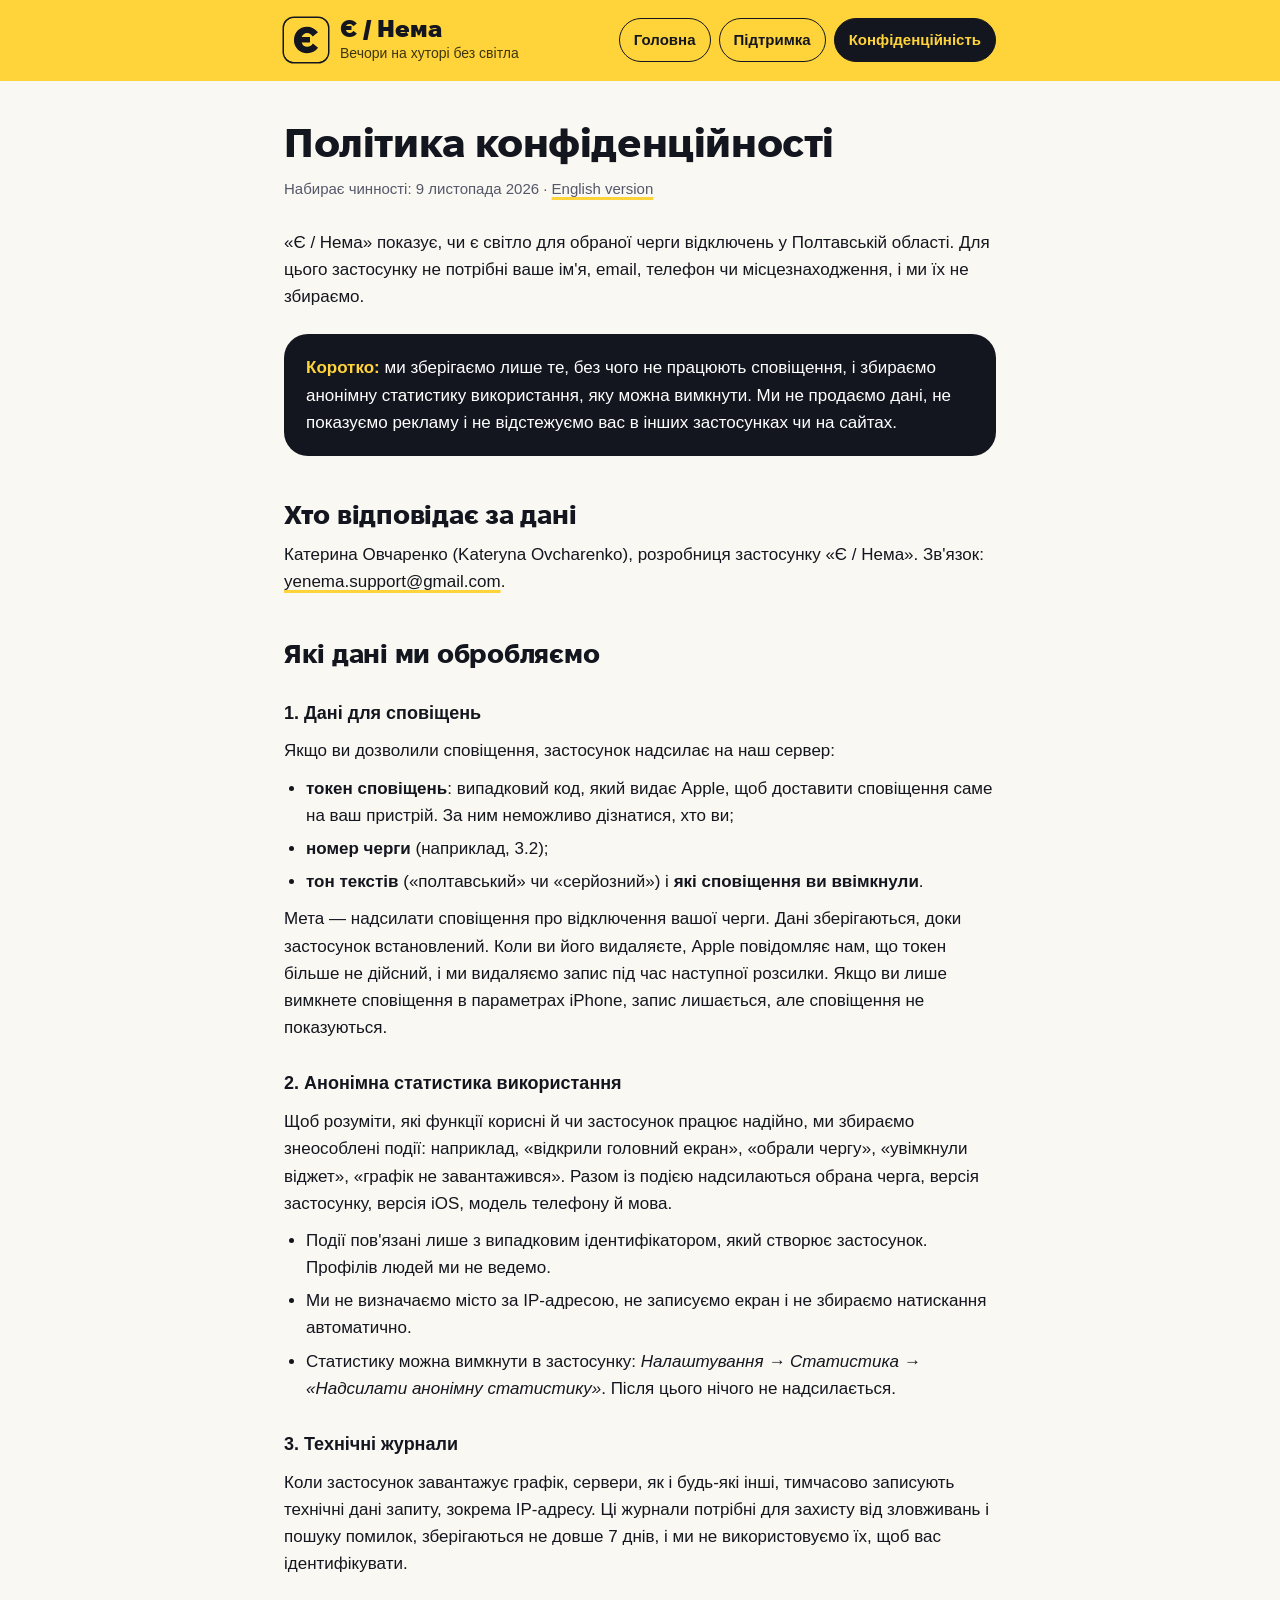
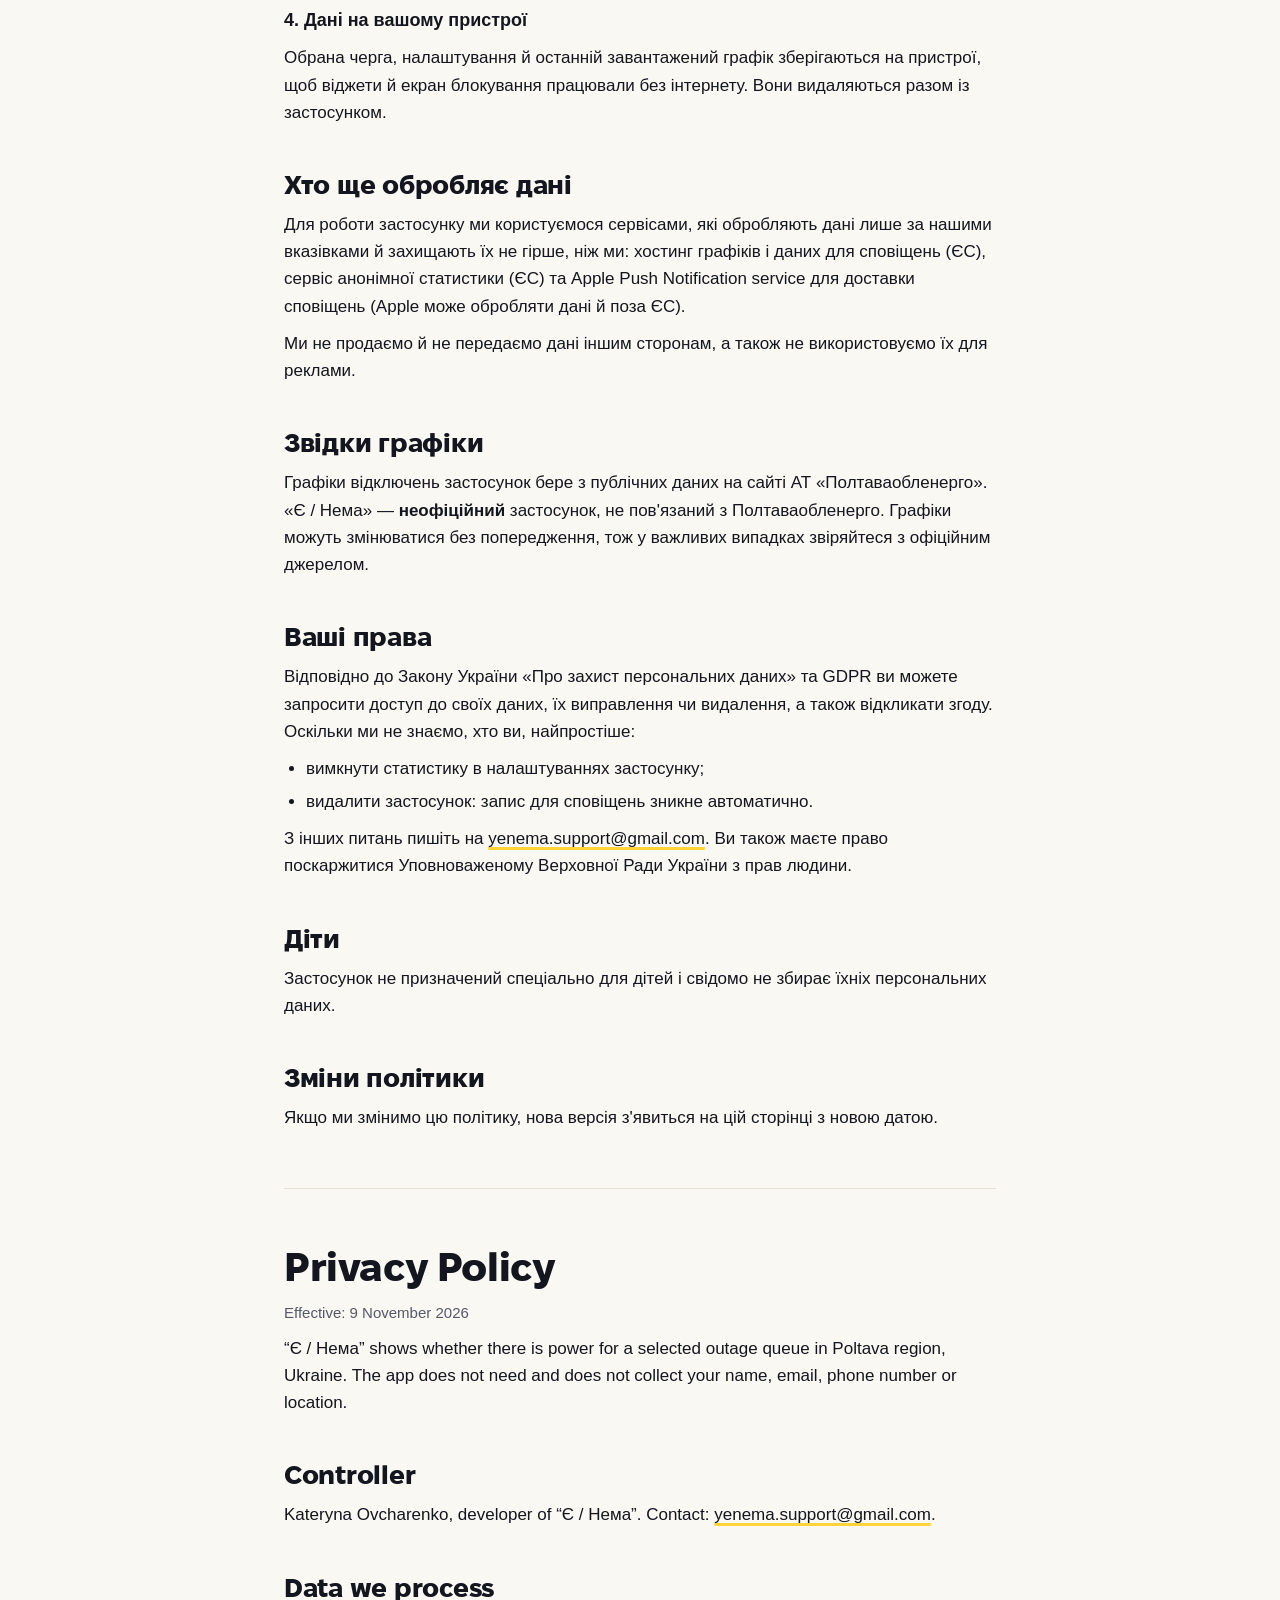
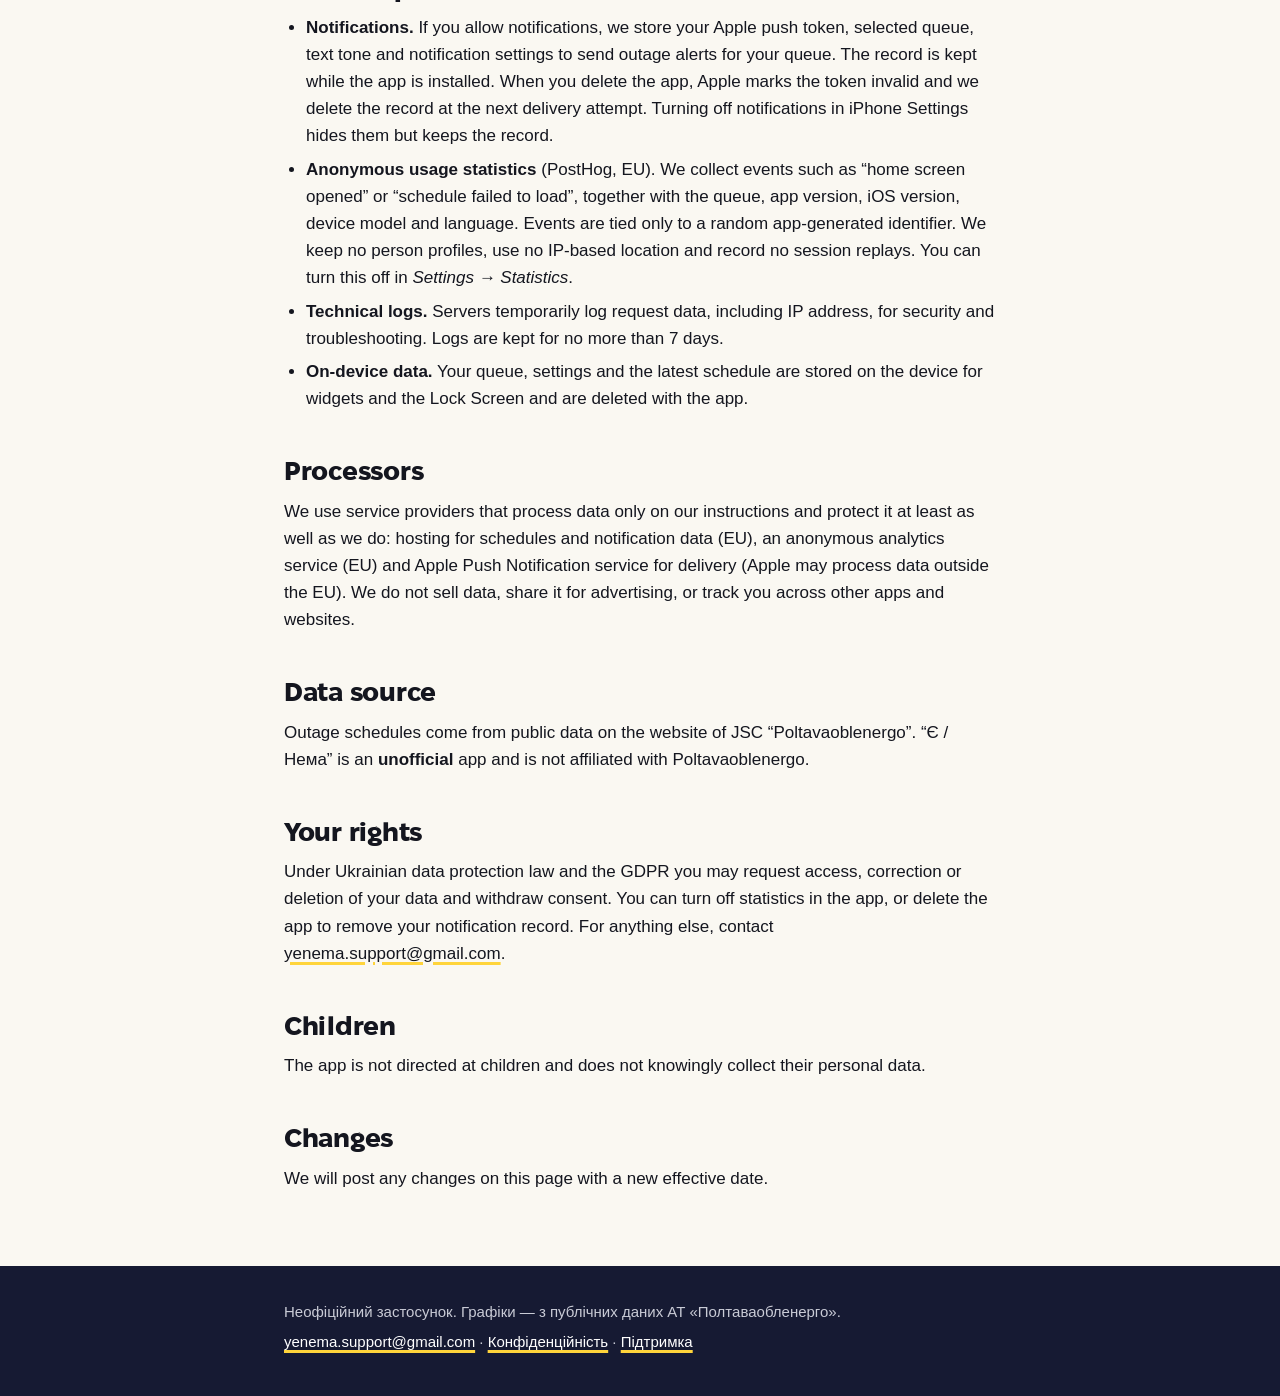
==== privacy/index.html @ 01de4a36 "Сайт «Є / Нема»: головна, підтримка, політика конфіденційності Co-Authored-By: Claude Opus 5.5 <nore" ====
<!doctype html>
<html lang="uk">
<head>
  <meta charset="utf-8">
  <meta name="viewport" content="width=device-width, initial-scale=1">
  <title>Політика конфіденційності — Є / Нема</title>
  <link rel="icon" href="../icon.svg">
  <link rel="stylesheet" href="../style.css">
</head>
<body>
<header class="top">
  <div class="wrap">
    <a class="logo" href="../"><img src="../icon.svg" alt="" width="44" height="44"><span><b>Є / Нема</b><small>Вечори на хуторі без світла</small></span></a>
    <nav><a href="../">Головна</a><a href="../support/">Підтримка</a><a href="../privacy/" aria-current="page">Конфіденційність</a></nav>
  </div>
</header>
<main>
  <header>
    <h1>Політика конфіденційності</h1>
    <p class="meta">Набирає чинності: 9 листопада 2026 · <a href="#en">English version</a></p>
  </header>

  <p>«Є / Нема» показує, чи є світло для обраної черги відключень у Полтавській області. Для цього застосунку не потрібні ваше ім'я, email, телефон чи місцезнаходження, і ми їх не збираємо.</p>

  <div class="note">
    <strong>Коротко:</strong> ми зберігаємо лише те, без чого не працюють сповіщення, і збираємо анонімну статистику використання, яку можна вимкнути. Ми не продаємо дані, не показуємо рекламу і не відстежуємо вас в інших застосунках чи на сайтах.
  </div>

  <h2>Хто відповідає за дані</h2>
  <p>Катерина Овчаренко (Kateryna Ovcharenko), розробниця застосунку «Є / Нема». Зв'язок: <a href="mailto:yenema.support@gmail.com">yenema.support@gmail.com</a>.</p>

  <h2>Які дані ми обробляємо</h2>

  <h3>1. Дані для сповіщень</h3>
  <p>Якщо ви дозволили сповіщення, застосунок надсилає на наш сервер:</p>
  <ul>
    <li><strong>токен сповіщень</strong>: випадковий код, який видає Apple, щоб доставити сповіщення саме на ваш пристрій. За ним неможливо дізнатися, хто ви;</li>
    <li><strong>номер черги</strong> (наприклад, 3.2);</li>
    <li><strong>тон текстів</strong> («полтавський» чи «серйозний») і <strong>які сповіщення ви ввімкнули</strong>.</li>
  </ul>
  <p>Мета — надсилати сповіщення про відключення вашої черги. Дані зберігаються, доки застосунок встановлений. Коли ви його видаляєте, Apple повідомляє нам, що токен більше не дійсний, і ми видаляємо запис під час наступної розсилки. Якщо ви лише вимкнете сповіщення в параметрах iPhone, запис лишається, але сповіщення не показуються.</p>

  <h3>2. Анонімна статистика використання</h3>
  <p>Щоб розуміти, які функції корисні й чи застосунок працює надійно, ми збираємо знеособлені події: наприклад, «відкрили головний екран», «обрали чергу», «увімкнули віджет», «графік не завантажився». Разом із подією надсилаються обрана черга, версія застосунку, версія iOS, модель телефону й мова.</p>
  <ul>
    <li>Події пов'язані лише з випадковим ідентифікатором, який створює застосунок. Профілів людей ми не ведемо.</li>
    <li>Ми не визначаємо місто за IP-адресою, не записуємо екран і не збираємо натискання автоматично.</li>
    <li>Статистику можна вимкнути в застосунку: <em>Налаштування → Статистика → «Надсилати анонімну статистику»</em>. Після цього нічого не надсилається.</li>
  </ul>

  <h3>3. Технічні журнали</h3>
  <p>Коли застосунок завантажує графік, сервери, як і будь-які інші, тимчасово записують технічні дані запиту, зокрема IP-адресу. Ці журнали потрібні для захисту від зловживань і пошуку помилок, зберігаються не довше 7 днів, і ми не використовуємо їх, щоб вас ідентифікувати.</p>

  <h3>4. Дані на вашому пристрої</h3>
  <p>Обрана черга, налаштування й останній завантажений графік зберігаються на пристрої, щоб віджети й екран блокування працювали без інтернету. Вони видаляються разом із застосунком.</p>

  <h2>Хто ще обробляє дані</h2>
  <p>Для роботи застосунку ми користуємося сервісами, які обробляють дані лише за нашими вказівками й захищають їх не гірше, ніж ми: хостинг графіків і даних для сповіщень (ЄС), сервіс анонімної статистики (ЄС) та Apple Push Notification service для доставки сповіщень (Apple може обробляти дані й поза ЄС).</p>
  <p>Ми не продаємо й не передаємо дані іншим сторонам, а також не використовуємо їх для реклами.</p>

  <h2>Звідки графіки</h2>
  <p>Графіки відключень застосунок бере з публічних даних на сайті АТ «Полтаваобленерго». «Є / Нема» — <strong>неофіційний</strong> застосунок, не пов'язаний з Полтаваобленерго. Графіки можуть змінюватися без попередження, тож у важливих випадках звіряйтеся з офіційним джерелом.</p>

  <h2>Ваші права</h2>
  <p>Відповідно до Закону України «Про захист персональних даних» та GDPR ви можете запросити доступ до своїх даних, їх виправлення чи видалення, а також відкликати згоду. Оскільки ми не знаємо, хто ви, найпростіше:</p>
  <ul>
    <li>вимкнути статистику в налаштуваннях застосунку;</li>
    <li>видалити застосунок: запис для сповіщень зникне автоматично.</li>
  </ul>
  <p>З інших питань пишіть на <a href="mailto:yenema.support@gmail.com">yenema.support@gmail.com</a>. Ви також маєте право поскаржитися Уповноваженому Верховної Ради України з прав людини.</p>

  <h2>Діти</h2>
  <p>Застосунок не призначений спеціально для дітей і свідомо не збирає їхніх персональних даних.</p>

  <h2>Зміни політики</h2>
  <p>Якщо ми змінимо цю політику, нова версія з'явиться на цій сторінці з новою датою.</p>

  <hr>

  <section id="en" lang="en">
    <h1>Privacy Policy</h1>
    <p class="meta">Effective: 9 November 2026</p>

    <p>“Є / Нема” shows whether there is power for a selected outage queue in Poltava region, Ukraine. The app does not need and does not collect your name, email, phone number or location.</p>

    <h2>Controller</h2>
    <p>Kateryna Ovcharenko, developer of “Є / Нема”. Contact: <a href="mailto:yenema.support@gmail.com">yenema.support@gmail.com</a>.</p>

    <h2>Data we process</h2>
    <ul>
      <li><strong>Notifications.</strong> If you allow notifications, we store your Apple push token, selected queue, text tone and notification settings to send outage alerts for your queue. The record is kept while the app is installed. When you delete the app, Apple marks the token invalid and we delete the record at the next delivery attempt. Turning off notifications in iPhone Settings hides them but keeps the record.</li>
      <li><strong>Anonymous usage statistics</strong> (PostHog, EU). We collect events such as “home screen opened” or “schedule failed to load”, together with the queue, app version, iOS version, device model and language. Events are tied only to a random app-generated identifier. We keep no person profiles, use no IP-based location and record no session replays. You can turn this off in <em>Settings → Statistics</em>.</li>
      <li><strong>Technical logs.</strong> Servers temporarily log request data, including IP address, for security and troubleshooting. Logs are kept for no more than 7 days.</li>
      <li><strong>On-device data.</strong> Your queue, settings and the latest schedule are stored on the device for widgets and the Lock Screen and are deleted with the app.</li>
    </ul>

    <h2>Processors</h2>
    <p>We use service providers that process data only on our instructions and protect it at least as well as we do: hosting for schedules and notification data (EU), an anonymous analytics service (EU) and Apple Push Notification service for delivery (Apple may process data outside the EU). We do not sell data, share it for advertising, or track you across other apps and websites.</p>

    <h2>Data source</h2>
    <p>Outage schedules come from public data on the website of JSC “Poltavaoblenergo”. “Є / Нема” is an <strong>unofficial</strong> app and is not affiliated with Poltavaoblenergo.</p>

    <h2>Your rights</h2>
    <p>Under Ukrainian data protection law and the GDPR you may request access, correction or deletion of your data and withdraw consent. You can turn off statistics in the app, or delete the app to remove your notification record. For anything else, contact <a href="mailto:yenema.support@gmail.com">yenema.support@gmail.com</a>.</p>

    <h2>Children</h2>
    <p>The app is not directed at children and does not knowingly collect their personal data.</p>

    <h2>Changes</h2>
    <p>We will post any changes on this page with a new effective date.</p>
  </section>
</main>
<footer class="site">
  <div class="wrap">
    <p>Неофіційний застосунок. Графіки — з публічних даних АТ «Полтаваобленерго».</p>
    <p><a href="mailto:yenema.support@gmail.com">yenema.support@gmail.com</a> · <a href="../privacy/">Конфіденційність</a> · <a href="../support/">Підтримка</a></p>
  </div>
</footer>
</body>
</html>
---- style.css ----
/* «Є / Нема» — кольори й шрифти бренду (.claude/skills/brand/references/visual.md) */
@font-face { font-family: "Fixel Display"; font-weight: 900; font-display: swap; src: url("fonts/FixelDisplay-Black.ttf") format("truetype"); }
@font-face { font-family: "Fixel Display"; font-weight: 800; font-display: swap; src: url("fonts/FixelDisplay-ExtraBold.ttf") format("truetype"); }

:root {
  --yellow: #FFD43B;
  --ink: #14161F;
  --night: #161A33;
  --paper: #FAF8F2;
  --muted: #55586A;
  --muted-on-yellow: #3D3510;
  --muted-on-dark: #C9CBD6;
  --line: #E4E0D4;

  --bg: var(--paper);
  --text: var(--ink);
  --text-muted: var(--muted);
  --card-bg: var(--ink);
  --card-text: #FFFFFF;
  --card-label: var(--yellow);
}
@media (prefers-color-scheme: dark) {
  :root {
    --bg: var(--night);
    --text: #FFFFFF;
    --text-muted: var(--muted-on-dark);
    --line: rgba(255,255,255,.14);
    --card-bg: var(--yellow);
    --card-text: var(--ink);
    --card-label: var(--ink);
  }
}

* { box-sizing: border-box; }
html { -webkit-text-size-adjust: 100%; }
body {
  margin: 0;
  background: var(--bg);
  color: var(--text);
  font: 17px/1.6 -apple-system, BlinkMacSystemFont, "SF Pro Text", "Segoe UI", Roboto, sans-serif;
}
.wrap, main { max-width: 760px; margin: 0 auto; padding-left: 24px; padding-right: 24px; }

/* Шапка: жовта, як стан «Є» */
.top { background: var(--yellow); color: var(--ink); }
.top .wrap { display: flex; flex-wrap: wrap; align-items: center; justify-content: space-between; gap: 12px 24px; padding-top: 16px; padding-bottom: 16px; }
.logo { display: flex; align-items: center; gap: 12px; color: var(--ink); text-decoration: none; }
.logo img { border-radius: 10px; box-shadow: 0 0 0 1.5px var(--ink); }
.logo b { display: block; font: 900 24px/1.1 "Fixel Display", sans-serif; }
.logo small { display: block; font-size: 14px; color: var(--muted-on-yellow); }
.top nav { display: flex; flex-wrap: wrap; gap: 8px; }
.top nav a {
  color: var(--ink); text-decoration: none; font-size: 15px; font-weight: 600;
  padding: 8px 14px; min-height: 44px; display: inline-flex; align-items: center;
  border: 1.5px solid var(--ink); border-radius: 999px;
}
.top nav a[aria-current="page"] { background: var(--ink); color: var(--yellow); }

main { padding-top: 40px; padding-bottom: 64px; }
main > header { margin-bottom: 28px; }
h1, h2 { font-family: "Fixel Display", -apple-system, sans-serif; font-weight: 800; letter-spacing: -.01em; }
h1 { font-size: 40px; line-height: 1.1; margin: 0 0 12px; }
h2 { font-size: 26px; line-height: 1.2; margin: 44px 0 10px; }
h3 { font-size: 18px; font-weight: 700; margin: 28px 0 6px; }
p, ul { margin: 10px 0; }
ul { padding-left: 22px; }
li { margin: 6px 0; }
a { color: inherit; text-decoration: underline; text-decoration-color: var(--yellow); text-decoration-thickness: 3px; text-underline-offset: 3px; }
a:hover { text-decoration-color: currentColor; }
.meta { color: var(--text-muted); font-size: 15px; font-variant-numeric: tabular-nums; }

/* «Коротко»: темна картка, як на екрані «Є» */
.note {
  background: var(--card-bg); color: var(--card-text);
  border-radius: 24px; padding: 20px 22px; margin: 24px 0;
}
.note strong { color: var(--card-label); }

.hero p { font-size: 20px; color: var(--text-muted); }
table { width: 100%; border-collapse: collapse; margin: 12px 0; font-size: 15px; }
th, td { text-align: left; vertical-align: top; padding: 8px 10px; border-bottom: 1px solid var(--line); }
.table-wrap { overflow-x: auto; }
hr { border: 0; border-top: 1px solid var(--line); margin: 56px 0; }

/* Підвал: нічний, як стан «Нема» */
.site { background: var(--night); color: #FFFFFF; }
@media (prefers-color-scheme: dark) { .site { background: #0F1124; } }
.site .wrap { padding-top: 28px; padding-bottom: 36px; font-size: 15px; }
.site p { margin: 6px 0; color: var(--muted-on-dark); }
.site a { color: #FFFFFF; }
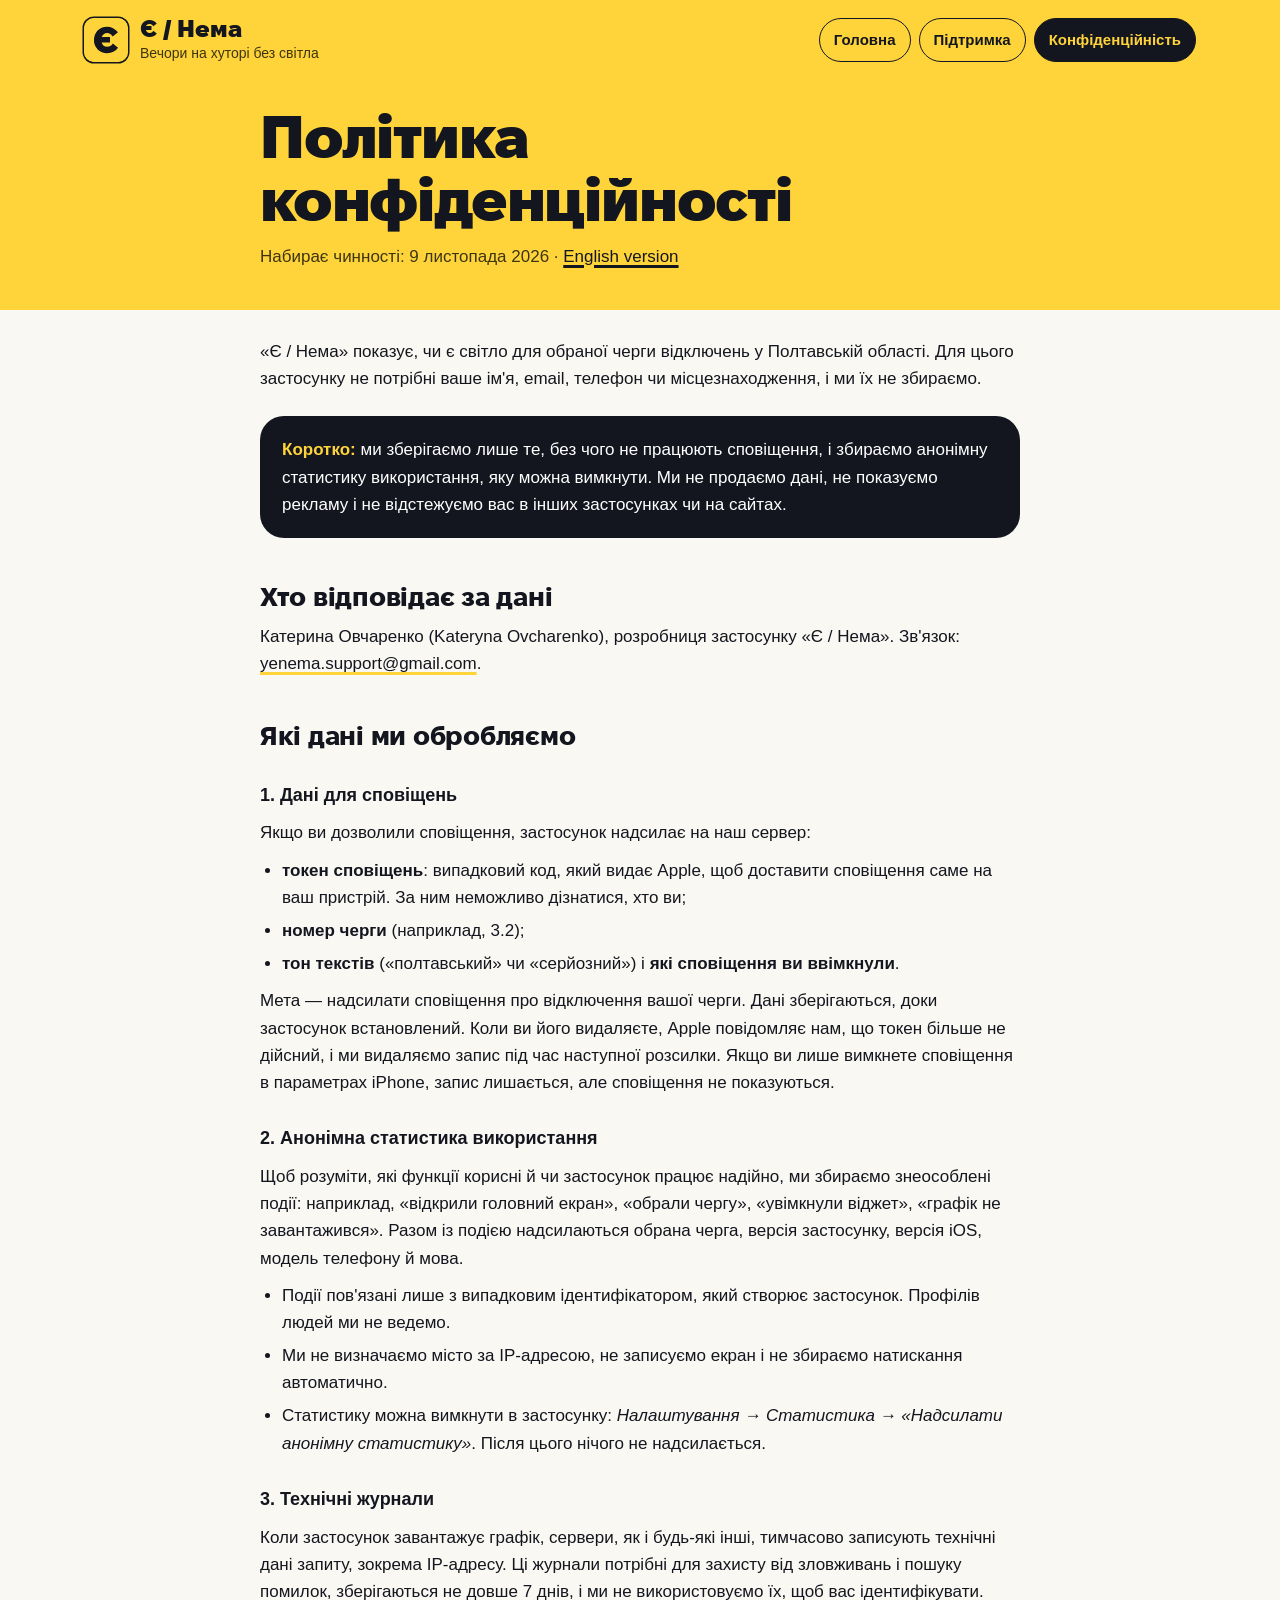
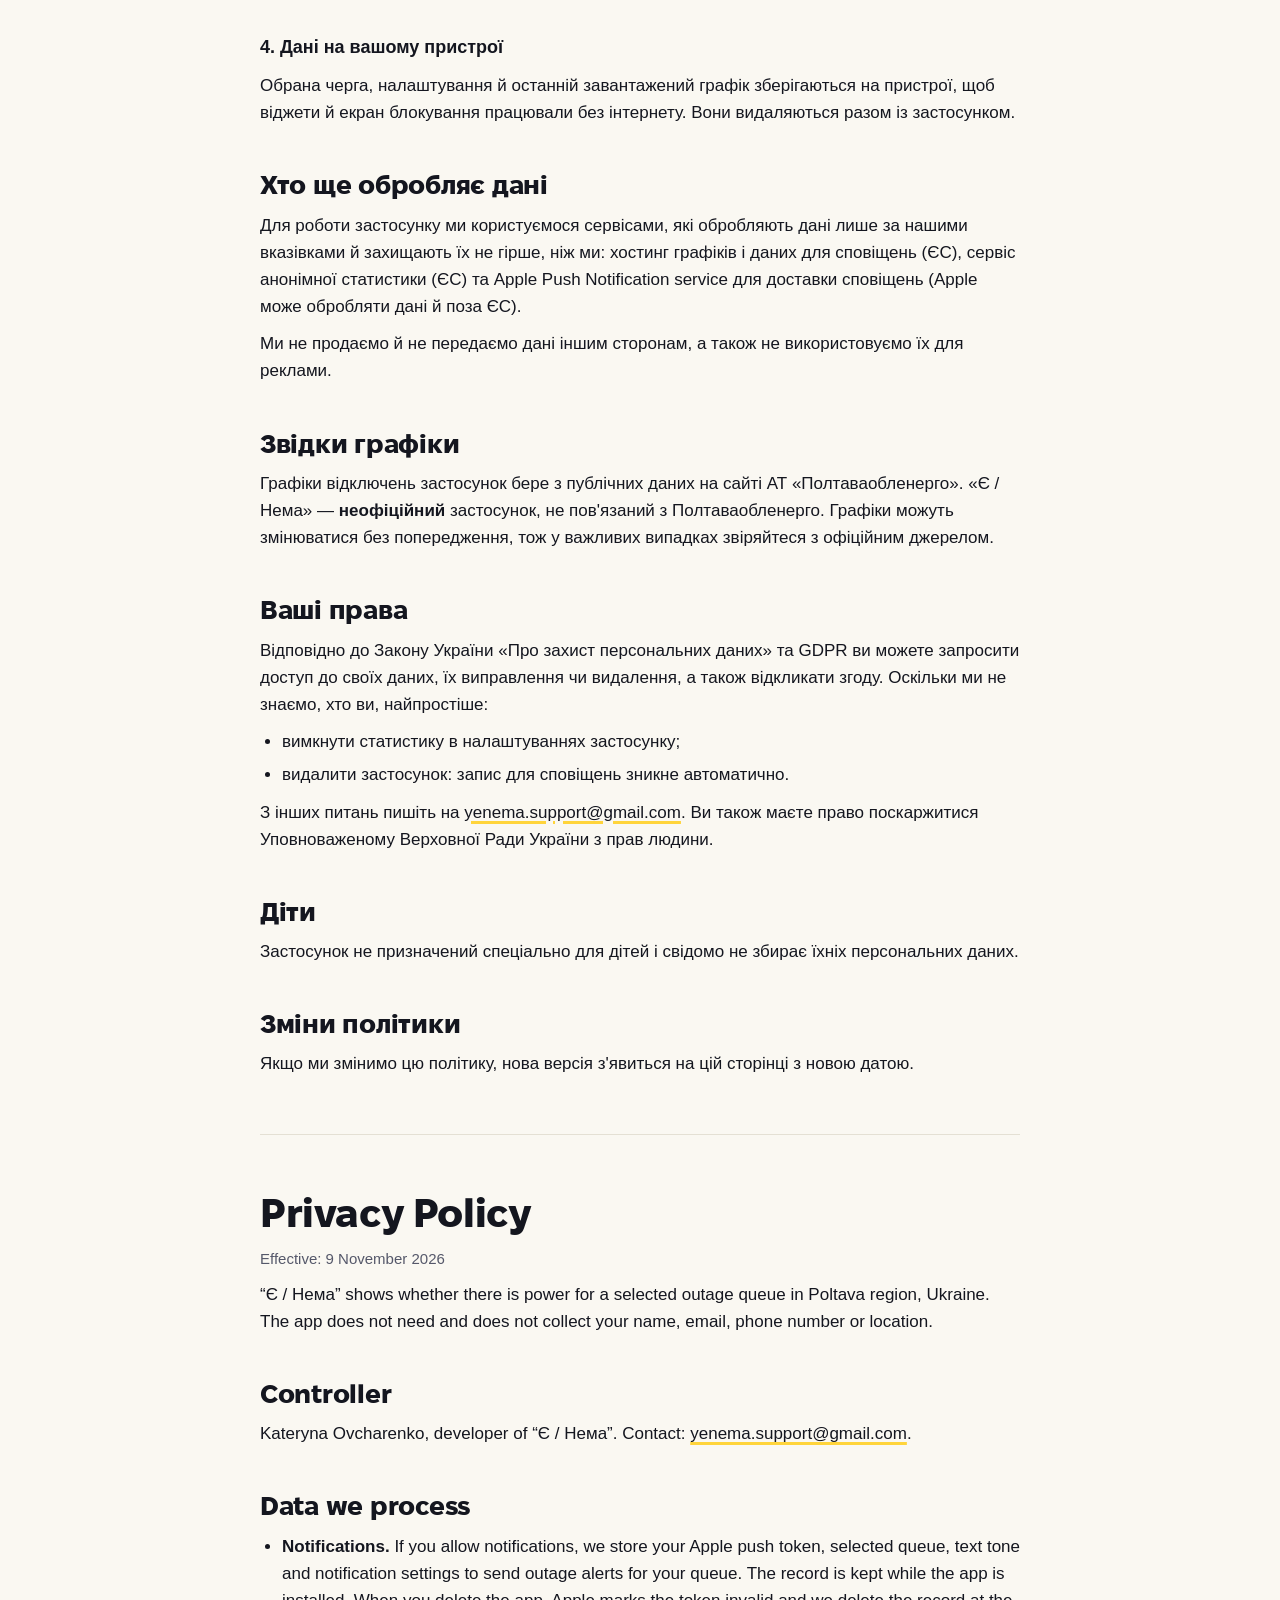
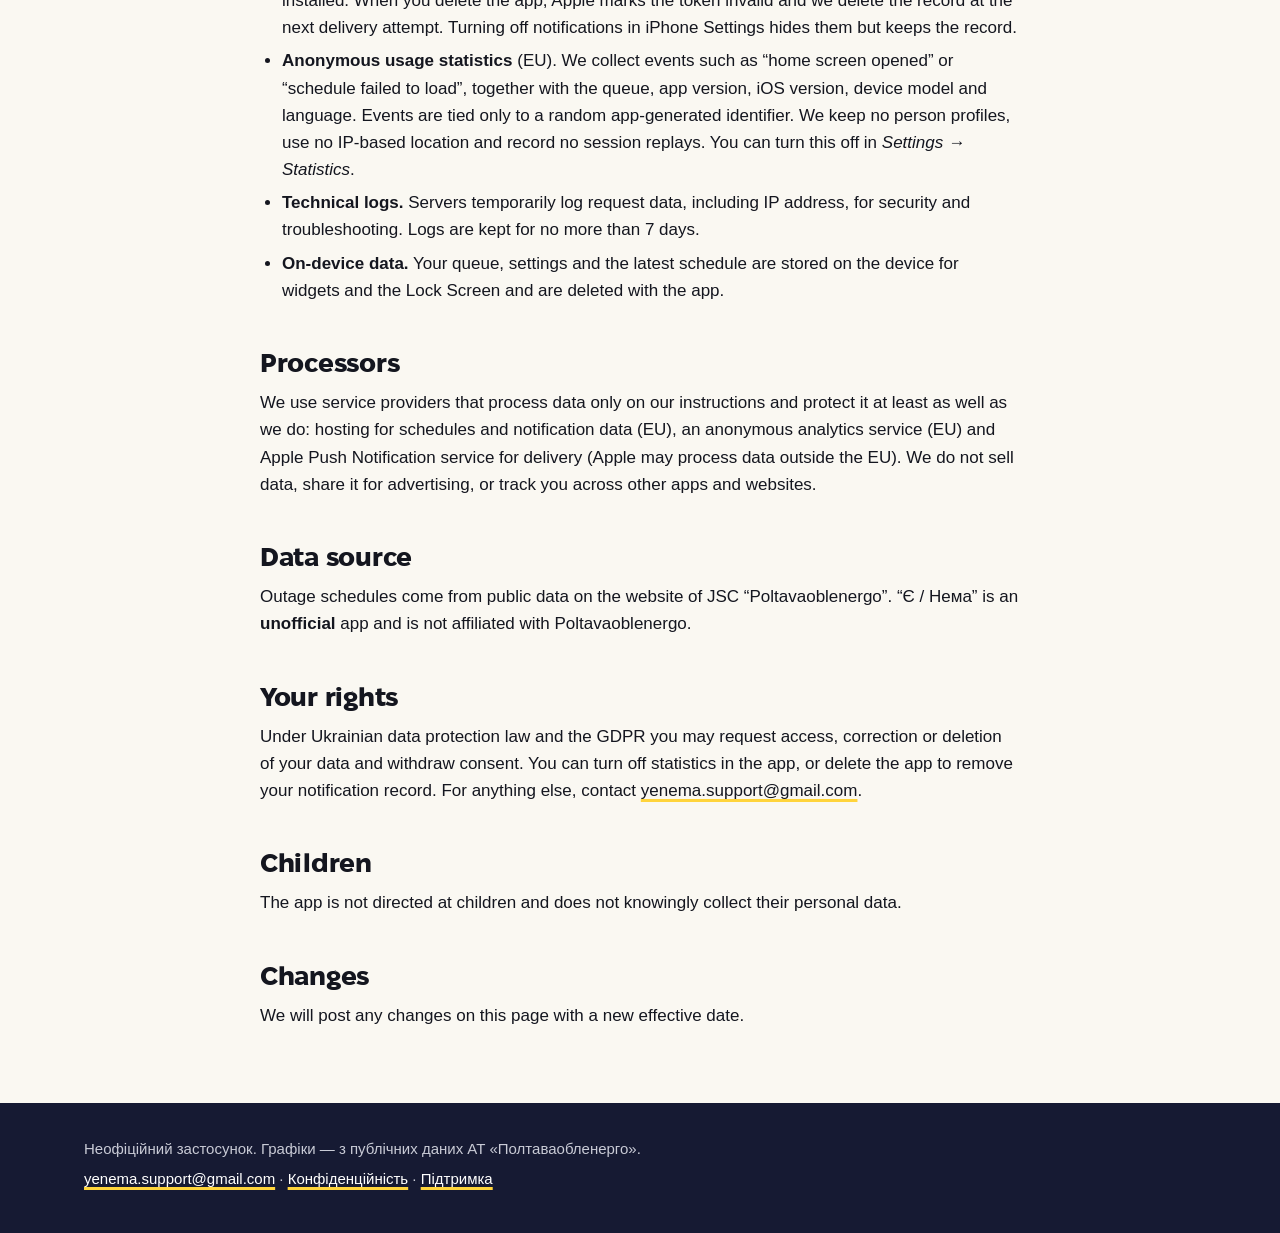
==== commit 0fb1f161: "Нова головна, оновлені підтримка й політика (з katerynivna/vechory#74) Co-Authored-By: Claude Opus 5" ====
--- a/privacy/index.html
+++ b/privacy/index.html
@@ -5,7 +5,7 @@
   <meta name="viewport" content="width=device-width, initial-scale=1">
   <title>Політика конфіденційності — Є / Нема</title>
   <link rel="icon" href="../icon.svg">
-  <link rel="stylesheet" href="../style.css">
+  <link rel="stylesheet" href="../style.css?v=5">
 </head>
 <body>
 <header class="top">
@@ -14,11 +14,13 @@
     <nav><a href="../">Головна</a><a href="../support/">Підтримка</a><a href="../privacy/" aria-current="page">Конфіденційність</a></nav>
   </div>
 </header>
-<main>
-  <header>
+<section class="page-hero">
+  <div class="wrap">
     <h1>Політика конфіденційності</h1>
     <p class="meta">Набирає чинності: 9 листопада 2026 · <a href="#en">English version</a></p>
-  </header>
+  </div>
+</section>
+<main>
 
   <p>«Є / Нема» показує, чи є світло для обраної черги відключень у Полтавській області. Для цього застосунку не потрібні ваше ім'я, email, телефон чи місцезнаходження, і ми їх не збираємо.</p>
 
@@ -89,7 +91,7 @@
     <h2>Data we process</h2>
     <ul>
       <li><strong>Notifications.</strong> If you allow notifications, we store your Apple push token, selected queue, text tone and notification settings to send outage alerts for your queue. The record is kept while the app is installed. When you delete the app, Apple marks the token invalid and we delete the record at the next delivery attempt. Turning off notifications in iPhone Settings hides them but keeps the record.</li>
-      <li><strong>Anonymous usage statistics</strong> (PostHog, EU). We collect events such as “home screen opened” or “schedule failed to load”, together with the queue, app version, iOS version, device model and language. Events are tied only to a random app-generated identifier. We keep no person profiles, use no IP-based location and record no session replays. You can turn this off in <em>Settings → Statistics</em>.</li>
+      <li><strong>Anonymous usage statistics</strong> (EU). We collect events such as “home screen opened” or “schedule failed to load”, together with the queue, app version, iOS version, device model and language. Events are tied only to a random app-generated identifier. We keep no person profiles, use no IP-based location and record no session replays. You can turn this off in <em>Settings → Statistics</em>.</li>
       <li><strong>Technical logs.</strong> Servers temporarily log request data, including IP address, for security and troubleshooting. Logs are kept for no more than 7 days.</li>
       <li><strong>On-device data.</strong> Your queue, settings and the latest schedule are stored on the device for widgets and the Lock Screen and are deleted with the app.</li>
     </ul>
--- a/style.css
+++ b/style.css
@@ -88,3 +88,38 @@
 .site .wrap { padding-top: 28px; padding-bottom: 36px; font-size: 15px; }
 .site p { margin: 6px 0; color: var(--muted-on-dark); }
 .site a { color: #FFFFFF; }
+
+/* Телефон: компактна шапка — меню текстом в один рядок, без мото */
+@media (max-width: 720px) {
+  .top .wrap { padding-top: 10px; padding-bottom: 4px; gap: 0 16px; }
+  .logo small { display: none; }
+  .logo img { width: 36px; height: 36px; border-radius: 9px; }
+  .logo b { font-size: 22px; }
+  .top nav { gap: 0 18px; width: 100%; }
+  .top nav a { border: 0; padding: 0; min-height: 44px; border-radius: 0; font-size: 16px; text-decoration: underline; text-decoration-color: transparent; text-underline-offset: 6px; text-decoration-thickness: 2px; }
+  .top nav a[aria-current="page"] { background: none; color: var(--ink); text-decoration-color: var(--ink); }
+}
+
+/* Одна ширина на всіх сторінках: шапка, підвал і вміст вирівняні по одному краю */
+.wrap { max-width: 1160px; margin: 0 auto; padding-left: 24px; padding-right: 24px; }
+body:not(.landing) main { max-width: 1160px; }
+body:not(.landing) main > * { max-width: 760px; }
+body:not(.landing) main > section, body:not(.landing) main > hr { max-width: 760px; }
+
+/* Заголовок сторінки — жовта смуга, як перший екран головної */
+.page-hero { background: var(--yellow); color: var(--ink); padding: 24px 0 40px; }
+.page-hero h1 { font: 900 clamp(36px, 5vw, 60px)/1.05 "Fixel Display", -apple-system, sans-serif; letter-spacing: -.02em; margin: 0 0 12px; }
+.page-hero .meta { color: var(--muted-on-yellow); font-size: 17px; max-width: 760px; margin: 0; }
+.page-hero .meta a { color: var(--ink); text-decoration-color: var(--ink); }
+.page-hero .note { max-width: 760px; margin: 20px 0 0; }
+@media (prefers-color-scheme: dark) { .page-hero .note { background: var(--ink); color: #FFFFFF; } .page-hero .note strong { color: var(--yellow); } }
+
+/* Підтримка й політика: менший відступ між жовтою смугою і першим блоком */
+body:not(.landing) main { padding-top: 28px; }
+body:not(.landing) main > :first-child { margin-top: 0; }
+@media (max-width: 720px) { body:not(.landing) main { padding-top: 20px; } .page-hero { padding-bottom: 28px; } }
+
+/* Підтримка й політика: текстова колонка 760 px по центру сторінки (варіант Б) */
+body:not(.landing) main { max-width: 808px; }
+body:not(.landing) main > * { max-width: none; }
+.page-hero .wrap > * { max-width: 760px; margin-left: auto; margin-right: auto; }
